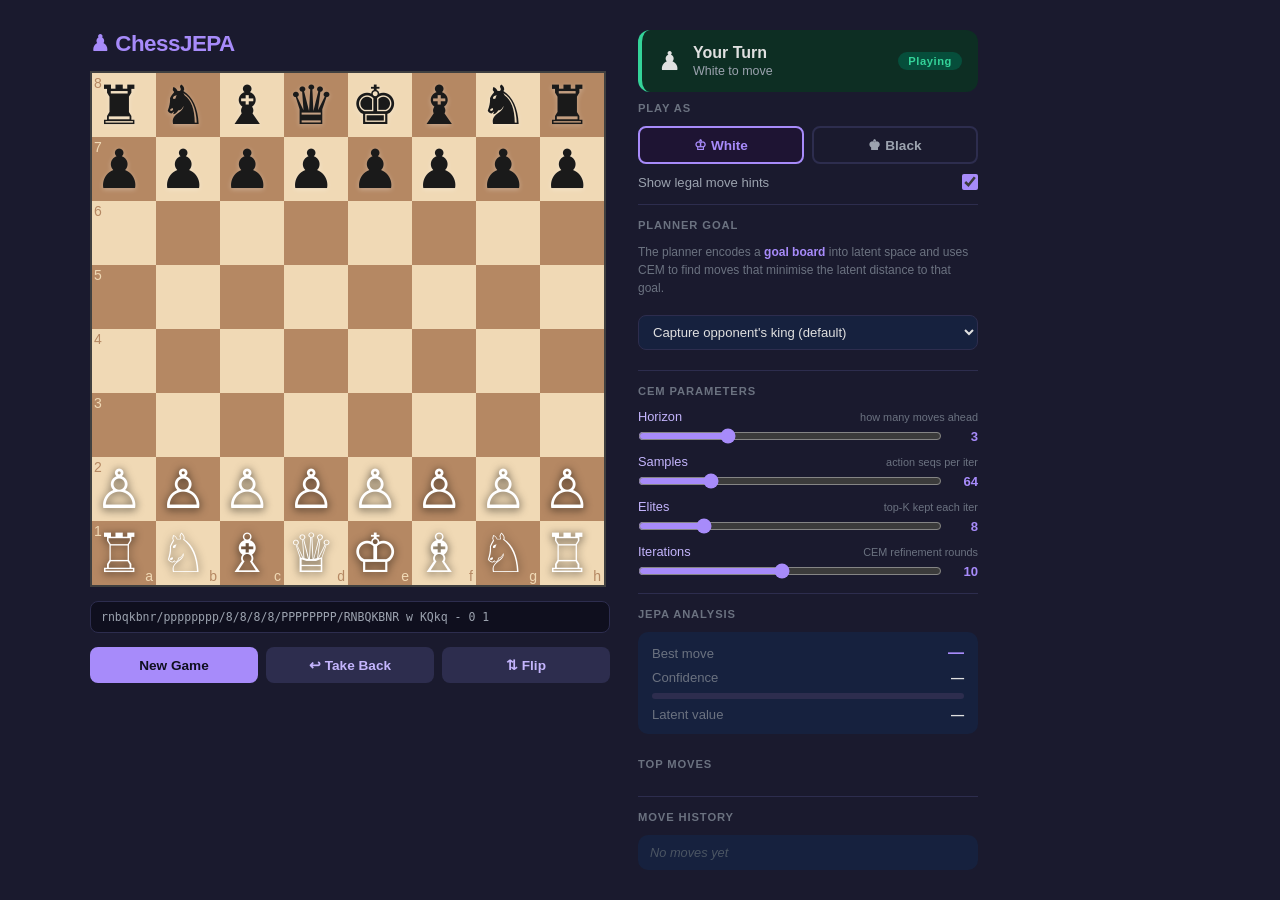
==== templates/index.html @ f9ef7512 "play" ====
<!DOCTYPE html>
<html lang="en">
<head>
<meta charset="UTF-8">
<meta name="viewport" content="width=device-width, initial-scale=1.0">
<title>ChessJEPA</title>
<link rel="stylesheet" href="/static/chessboard.min.css">
<link rel="stylesheet" href="/static/style.css">
</head>
<body>

<div class="app">

  <!-- ── Left: board ──────────────────────────────────────────────────── -->
  <div class="board-panel">

    <div class="board-header">
      <span class="logo">♟ ChessJEPA</span>
      <span id="thinkingDot" class="thinking-dot"></span>
    </div>

    <div id="board"></div>

    <div class="board-footer">
      <input id="fenInput" class="fen-input" readonly placeholder="FEN will appear here">
    </div>

    <div class="board-buttons">
      <button id="newGameBtn"   class="btn btn-primary">New Game</button>
      <button id="takeBackBtn"  class="btn btn-secondary">↩ Take Back</button>
      <button id="flipBoardBtn" class="btn btn-secondary">⇅ Flip</button>
    </div>

  </div>

  <!-- ── Right: settings + analysis ──────────────────────────────────── -->
  <div class="side-panel">

    <!-- Status card -->
    <div id="statusCard" class="status-card your-turn">
      <div class="status-left">
        <span id="statusIcon"  class="status-icon">♟</span>
        <div>
          <div id="statusTitle" class="status-title">Your Turn</div>
          <div id="statusSub"   class="status-sub">White to move</div>
        </div>
      </div>
      <span id="statusBadge" class="status-badge badge-playing">Playing</span>
    </div>

    <!-- Color + hints -->
    <div class="section-label">Play as</div>
    <div id="colorToggle" class="toggle-group">
      <button class="toggle-btn active" data-color="white">♔ White</button>
      <button class="toggle-btn"        data-color="black">♚ Black</button>
    </div>
    <div class="hints-row">
      <label class="hints-label" for="hintsToggle">Show legal move hints</label>
      <input id="hintsToggle" type="checkbox" checked>
    </div>

    <div class="divider"></div>

    <!-- ── Goal ─────────────────────────────────────────────────────── -->
    <div class="section-label">Planner Goal</div>

    <div class="goal-info">
      The planner encodes a <strong>goal board</strong> into latent space and uses
      CEM to find moves that minimise the latent distance to that goal.
    </div>

    <select id="goalType" class="select-input">
      <option value="king_capture">Capture opponent's king (default)</option>
      <option value="piece_capture">Capture a specific piece</option>
      <option value="target_fen">Target FEN position</option>
      <option value="preset">Preset position</option>
    </select>

    <!-- Piece capture options (shown when piece_capture selected) -->
    <div id="pieceCaptureOpts" class="goal-extra" style="display:none">
      <select id="captureTarget" class="select-input">
        <option value="q">Queen</option>
        <option value="r">Rook</option>
        <option value="b">Bishop</option>
        <option value="n">Knight</option>
        <option value="p">Pawn</option>
      </select>
    </div>

    <!-- Target FEN (shown when target_fen selected) -->
    <div id="targetFenOpts" class="goal-extra" style="display:none">
      <input id="targetFen" class="fen-input" style="background:#0f0f1e;color:#e0e0e0;"
             placeholder="Paste goal FEN here…">
    </div>

    <!-- Preset (shown when preset selected) -->
    <div id="presetOpts" class="goal-extra" style="display:none">
      <select id="presetFen" class="select-input">
        <option value="r1bqkb1r/pppp1Qpp/2n2n2/4p3/2B1P3/8/PPPP1PPP/RNB1K1NR b KQkq - 0 4">Scholar's mate</option>
        <option value="8/8/8/3k4/8/3K4/8/3Q4 w - - 0 1">Queen vs lone king</option>
        <option value="1K1k4/1P6/8/8/8/8/r7/2R5 w - - 0 1">Lucena rook endgame</option>
        <option value="4k3/8/8/4Pp2/8/8/8/4K2R w - f6 0 1">Philidor endgame</option>
      </select>
    </div>

    <div class="divider"></div>

    <!-- ── CEM parameters ────────────────────────────────────────────── -->
    <div class="section-label">CEM Parameters</div>

    <div class="sliders">

      <div class="slider-row">
        <label>Horizon <span class="slider-hint">how many moves ahead</span></label>
        <div class="slider-right">
          <input type="range" id="sliderHorizon" min="1" max="8" value="3">
          <span id="valHorizon" class="slider-val">3</span>
        </div>
      </div>

      <div class="slider-row">
        <label>Samples <span class="slider-hint">action seqs per iter</span></label>
        <div class="slider-right">
          <input type="range" id="sliderSamples" min="8" max="256" step="8" value="64">
          <span id="valSamples" class="slider-val">64</span>
        </div>
      </div>

      <div class="slider-row">
        <label>Elites <span class="slider-hint">top-K kept each iter</span></label>
        <div class="slider-right">
          <input type="range" id="sliderElites" min="2" max="32" value="8">
          <span id="valElites" class="slider-val">8</span>
        </div>
      </div>

      <div class="slider-row">
        <label>Iterations <span class="slider-hint">CEM refinement rounds</span></label>
        <div class="slider-right">
          <input type="range" id="sliderIters" min="1" max="20" value="10">
          <span id="valIters" class="slider-val">10</span>
        </div>
      </div>

    </div>

    <div class="divider"></div>

    <!-- ── JEPA Analysis ─────────────────────────────────────────────── -->
    <div class="section-label">JEPA Analysis</div>

    <div class="analysis-card">
      <div class="analysis-row">
        <span class="analysis-label">Best move</span>
        <span id="bestMoveSan" class="analysis-value best-move">—</span>
      </div>
      <div class="analysis-row">
        <span class="analysis-label">Confidence</span>
        <span id="confidencePct" class="analysis-value">—</span>
      </div>
      <div class="conf-bar-bg">
        <div id="confidenceBar" class="conf-bar-fill" style="width:0%"></div>
      </div>
      <div class="analysis-row">
        <span class="analysis-label">Latent value</span>
        <span id="predValue" class="analysis-value">—</span>
      </div>
    </div>

    <div class="section-label" style="margin-top:14px">Top moves</div>
    <div id="topMovesList" class="top-moves-list"></div>

    <div class="divider"></div>

    <!-- Move history -->
    <div class="section-label">Move History</div>
    <div id="moveHistory" class="move-history">
      <span class="history-empty">No moves yet</span>
    </div>

  </div>
</div>

<script src="/static/jquery.min.js"></script>
<script src="/static/chessboard.min.js"></script>
<script src="/static/chess.min.js"></script>
<script src="/static/app.js"></script>
</body>
</html>
---- static/chessboard.min.css ----
/*! chessboard.js v1.0.0 | (c) 2019 Chris Oakman | MIT License chessboardjs.com/license */
.clearfix-7da63{clear:both}.board-b72b1{border:2px solid #404040;box-sizing:content-box}.square-55d63{float:left;position:relative;-webkit-touch-callout:none;-webkit-user-select:none;-khtml-user-select:none;-moz-user-select:none;-ms-user-select:none;user-select:none}.white-1e1d7{background-color:#f0d9b5;color:#b58863}.black-3c85d{background-color:#b58863;color:#f0d9b5}.highlight1-32417,.highlight2-9c5d2{box-shadow:inset 0 0 3px 3px #ff0}.notation-322f9{cursor:default;font-family:"Helvetica Neue",Helvetica,Arial,sans-serif;font-size:14px;position:absolute}.alpha-d2270{bottom:1px;right:3px}.numeric-fc462{top:2px;left:2px}
---- static/style.css ----
/* ── Reset & base ───────────────────────────────────────────────────────── */
*, *::before, *::after { box-sizing: border-box; margin: 0; padding: 0; }

body {
  font-family: -apple-system, BlinkMacSystemFont, 'Segoe UI', sans-serif;
  background: #1a1a2e;
  color: #e0e0e0;
  min-height: 100vh;
  display: flex;
  align-items: center;
  justify-content: center;
  padding: 24px;
}

/* ── App layout ─────────────────────────────────────────────────────────── */
.app {
  display: flex;
  gap: 28px;
  align-items: flex-start;
  width: 100%;
  max-width: 1100px;
}

/* ── Board panel ────────────────────────────────────────────────────────── */
.board-panel {
  flex-shrink: 0;
  display: flex;
  flex-direction: column;
  gap: 14px;
  transition: opacity 0.2s;
}

.board-panel.disabled {
  opacity: 0.7;
  pointer-events: none;
}

.board-header {
  display: flex;
  align-items: center;
  gap: 10px;
}

.logo {
  font-size: 1.4rem;
  font-weight: 700;
  color: #a78bfa;
  letter-spacing: -0.5px;
}

/* ── Board size ─────────────────────────────────────────────────────────── */
#board {
  width: 520px !important;
}

/* Legal / selected / ai square highlights */
.sq-selected { background: rgba(246, 246, 105, 0.55) !important; }
.sq-legal    { background: rgba(0, 200, 100, 0.35) !important; }
.sq-ai       { background: rgba(167, 139, 250, 0.45) !important; }

/* ── Thinking dot ───────────────────────────────────────────────────────── */
.thinking-dot {
  width: 10px; height: 10px;
  border-radius: 50%;
  background: #a78bfa;
  opacity: 0;
  transition: opacity 0.3s;
}
.thinking-dot.active {
  opacity: 1;
  animation: pulse 0.9s ease-in-out infinite;
}
@keyframes pulse {
  0%, 100% { transform: scale(1);   opacity: 1; }
  50%       { transform: scale(1.5); opacity: 0.5; }
}

/* ── FEN input ──────────────────────────────────────────────────────────── */
.fen-input {
  width: 100%;
  background: #0f0f1e;
  border: 1px solid #2d2d4e;
  border-radius: 8px;
  color: #9ca3af;
  font-size: 0.72rem;
  font-family: monospace;
  padding: 8px 10px;
  cursor: default;
}

/* ── Buttons ────────────────────────────────────────────────────────────── */
.board-buttons {
  display: flex;
  gap: 8px;
}

.btn {
  flex: 1;
  padding: 10px 0;
  border: none;
  border-radius: 8px;
  font-size: 0.85rem;
  font-weight: 600;
  cursor: pointer;
  transition: filter 0.15s, transform 0.1s;
}
.btn:active { transform: scale(0.97); }
.btn:hover  { filter: brightness(1.15); }

.btn-primary   { background: #a78bfa; color: #0f0f1e; }
.btn-secondary { background: #2d2d4e; color: #c4b5fd; }

/* ── Side panel ─────────────────────────────────────────────────────────── */
.side-panel {
  flex: 1;
  display: flex;
  flex-direction: column;
  gap: 10px;
  min-width: 260px;
  max-width: 340px;
}

.section-label {
  font-size: 0.7rem;
  font-weight: 700;
  text-transform: uppercase;
  letter-spacing: 0.08em;
  color: #6b7280;
  margin-bottom: 2px;
}

.divider {
  height: 1px;
  background: #2d2d4e;
  margin: 4px 0;
}

/* ── Status card ────────────────────────────────────────────────────────── */
.status-card {
  display: flex;
  align-items: center;
  justify-content: space-between;
  padding: 14px 16px;
  border-radius: 12px;
  border-left: 4px solid transparent;
  background: #16213e;
  transition: background 0.3s, border-color 0.3s;
}

.status-left { display: flex; align-items: center; gap: 12px; }

.status-icon  { font-size: 1.6rem; }
.status-title { font-size: 1rem; font-weight: 700; }
.status-sub   { font-size: 0.78rem; color: #9ca3af; margin-top: 2px; }

.status-card.your-turn { border-color: #34d399; background: #0d2e23; }
.status-card.ai-turn   { border-color: #a78bfa; background: #1e1433; }
.status-card.in-check  { border-color: #f59e0b; background: #2d1f00; }
.status-card.game-over { border-color: #ef4444; background: #2d0f0f; }

.status-badge {
  font-size: 0.7rem;
  font-weight: 700;
  padding: 3px 10px;
  border-radius: 999px;
  letter-spacing: 0.05em;
}
.badge-playing  { background: #064e3b; color: #34d399; }
.badge-ai       { background: #2e1065; color: #c4b5fd; }
.badge-check    { background: #451a03; color: #f59e0b; }
.badge-gameover { background: #450a0a; color: #f87171; }
.badge-draw     { background: #1f2937; color: #9ca3af; }

/* ── Color toggle ───────────────────────────────────────────────────────── */
.toggle-group {
  display: flex;
  gap: 8px;
}

.toggle-btn {
  flex: 1;
  padding: 9px 0;
  border: 2px solid #2d2d4e;
  border-radius: 8px;
  background: transparent;
  color: #9ca3af;
  font-size: 0.85rem;
  font-weight: 600;
  cursor: pointer;
  transition: all 0.15s;
}
.toggle-btn.active {
  border-color: #a78bfa;
  color: #a78bfa;
  background: #1e1433;
}

/* ── Hints row ──────────────────────────────────────────────────────────── */
.hints-row {
  display: flex;
  align-items: center;
  justify-content: space-between;
  font-size: 0.82rem;
  color: #9ca3af;
}
.hints-row input[type="checkbox"] { width: 16px; height: 16px; cursor: pointer; accent-color: #a78bfa; }

/* ── Analysis card ──────────────────────────────────────────────────────── */
.analysis-card {
  background: #16213e;
  border-radius: 10px;
  padding: 12px 14px;
  display: flex;
  flex-direction: column;
  gap: 8px;
}

.analysis-row {
  display: flex;
  justify-content: space-between;
  align-items: center;
  font-size: 0.82rem;
}

.analysis-label { color: #6b7280; }
.analysis-value { font-weight: 600; color: #e0e0e0; }
.best-move      { font-size: 1rem; color: #a78bfa; }

.conf-bar-bg {
  height: 6px;
  background: #2d2d4e;
  border-radius: 999px;
  overflow: hidden;
}
.conf-bar-fill {
  height: 100%;
  background: linear-gradient(90deg, #6366f1, #a78bfa);
  border-radius: 999px;
  transition: width 0.4s ease;
}

/* ── Top moves ──────────────────────────────────────────────────────────── */
.top-moves-list {
  display: flex;
  flex-direction: column;
  gap: 5px;
}

.move-row {
  display: flex;
  align-items: center;
  gap: 8px;
  font-size: 0.8rem;
  background: #16213e;
  border-radius: 8px;
  padding: 7px 10px;
}
.move-row.best { border-left: 3px solid #a78bfa; }

.move-rank { color: #6b7280; min-width: 22px; }
.move-san  { font-weight: 600; min-width: 40px; color: #e0e0e0; }
.move-bar-wrap {
  flex: 1;
  height: 5px;
  background: #2d2d4e;
  border-radius: 999px;
  overflow: hidden;
}
.move-bar-fill {
  height: 100%;
  background: #6366f1;
  border-radius: 999px;
  transition: width 0.4s ease;
}
.move-prob { color: #9ca3af; min-width: 38px; text-align: right; }

/* ── Move history ───────────────────────────────────────────────────────── */
.move-history {
  background: #16213e;
  border-radius: 10px;
  padding: 10px 12px;
  font-size: 0.8rem;
  max-height: 160px;
  overflow-y: auto;
  display: flex;
  flex-wrap: wrap;
  gap: 4px 2px;
  align-content: flex-start;
}

.history-empty { color: #4b5563; font-style: italic; }
.history-pair  { display: flex; align-items: center; gap: 3px; margin-right: 6px; }
.history-num   { color: #6b7280; }
.history-san   { padding: 2px 5px; border-radius: 4px; }
.history-san.last { background: #2e1065; color: #c4b5fd; font-weight: 700; }

/* ── Goal & sliders ─────────────────────────────────────────────────────── */
.goal-info {
  font-size: 0.75rem;
  color: #6b7280;
  line-height: 1.5;
  margin-bottom: 8px;
}
.goal-info strong { color: #a78bfa; }

.select-input {
  width: 100%;
  background: #16213e;
  border: 1px solid #2d2d4e;
  border-radius: 8px;
  color: #e0e0e0;
  font-size: 0.82rem;
  padding: 8px 10px;
  cursor: pointer;
  margin-bottom: 6px;
}
.select-input:focus { outline: none; border-color: #a78bfa; }

.goal-extra { margin-top: 4px; }

.sliders { display: flex; flex-direction: column; gap: 10px; }

.slider-row {
  display: flex;
  flex-direction: column;
  gap: 4px;
}
.slider-row label {
  font-size: 0.8rem;
  color: #c4b5fd;
  display: flex;
  justify-content: space-between;
  align-items: baseline;
}
.slider-hint { font-size: 0.68rem; color: #6b7280; font-weight: 400; }

.slider-right {
  display: flex;
  align-items: center;
  gap: 8px;
}
.slider-right input[type=range] {
  flex: 1;
  accent-color: #a78bfa;
  cursor: pointer;
}
.slider-val {
  font-size: 0.82rem;
  font-weight: 700;
  color: #a78bfa;
  min-width: 28px;
  text-align: right;
}
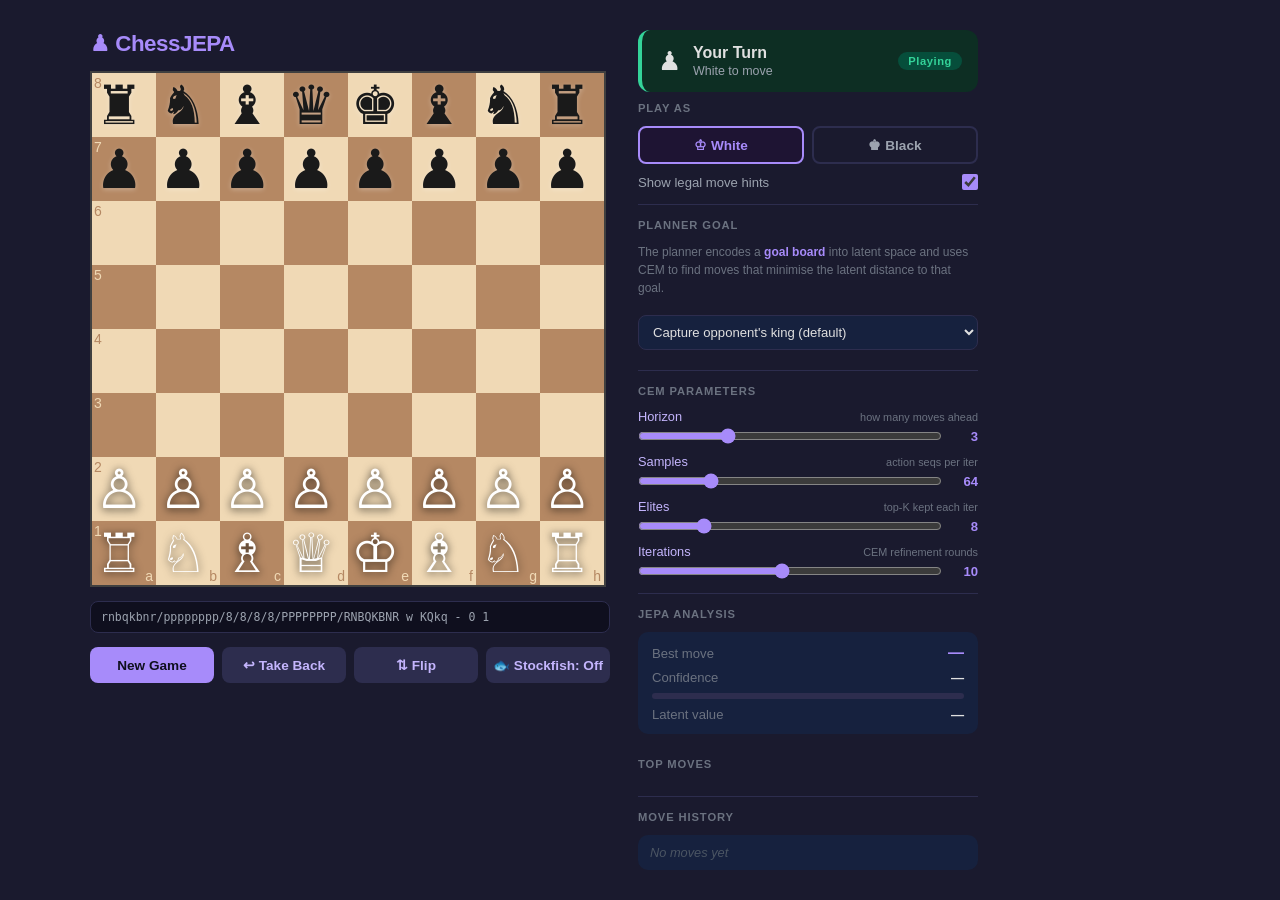
==== commit 994c83fe: "hihihi" ====
--- a/templates/index.html
+++ b/templates/index.html
@@ -26,9 +26,10 @@
     </div>
 
     <div class="board-buttons">
-      <button id="newGameBtn"   class="btn btn-primary">New Game</button>
-      <button id="takeBackBtn"  class="btn btn-secondary">↩ Take Back</button>
-      <button id="flipBoardBtn" class="btn btn-secondary">⇅ Flip</button>
+      <button id="newGameBtn"      class="btn btn-primary">New Game</button>
+      <button id="takeBackBtn"     class="btn btn-secondary">↩ Take Back</button>
+      <button id="flipBoardBtn"    class="btn btn-secondary">⇅ Flip</button>
+      <button id="stockfishBtn"    class="btn btn-secondary">🐟 Stockfish: Off</button>
     </div>
 
   </div>
